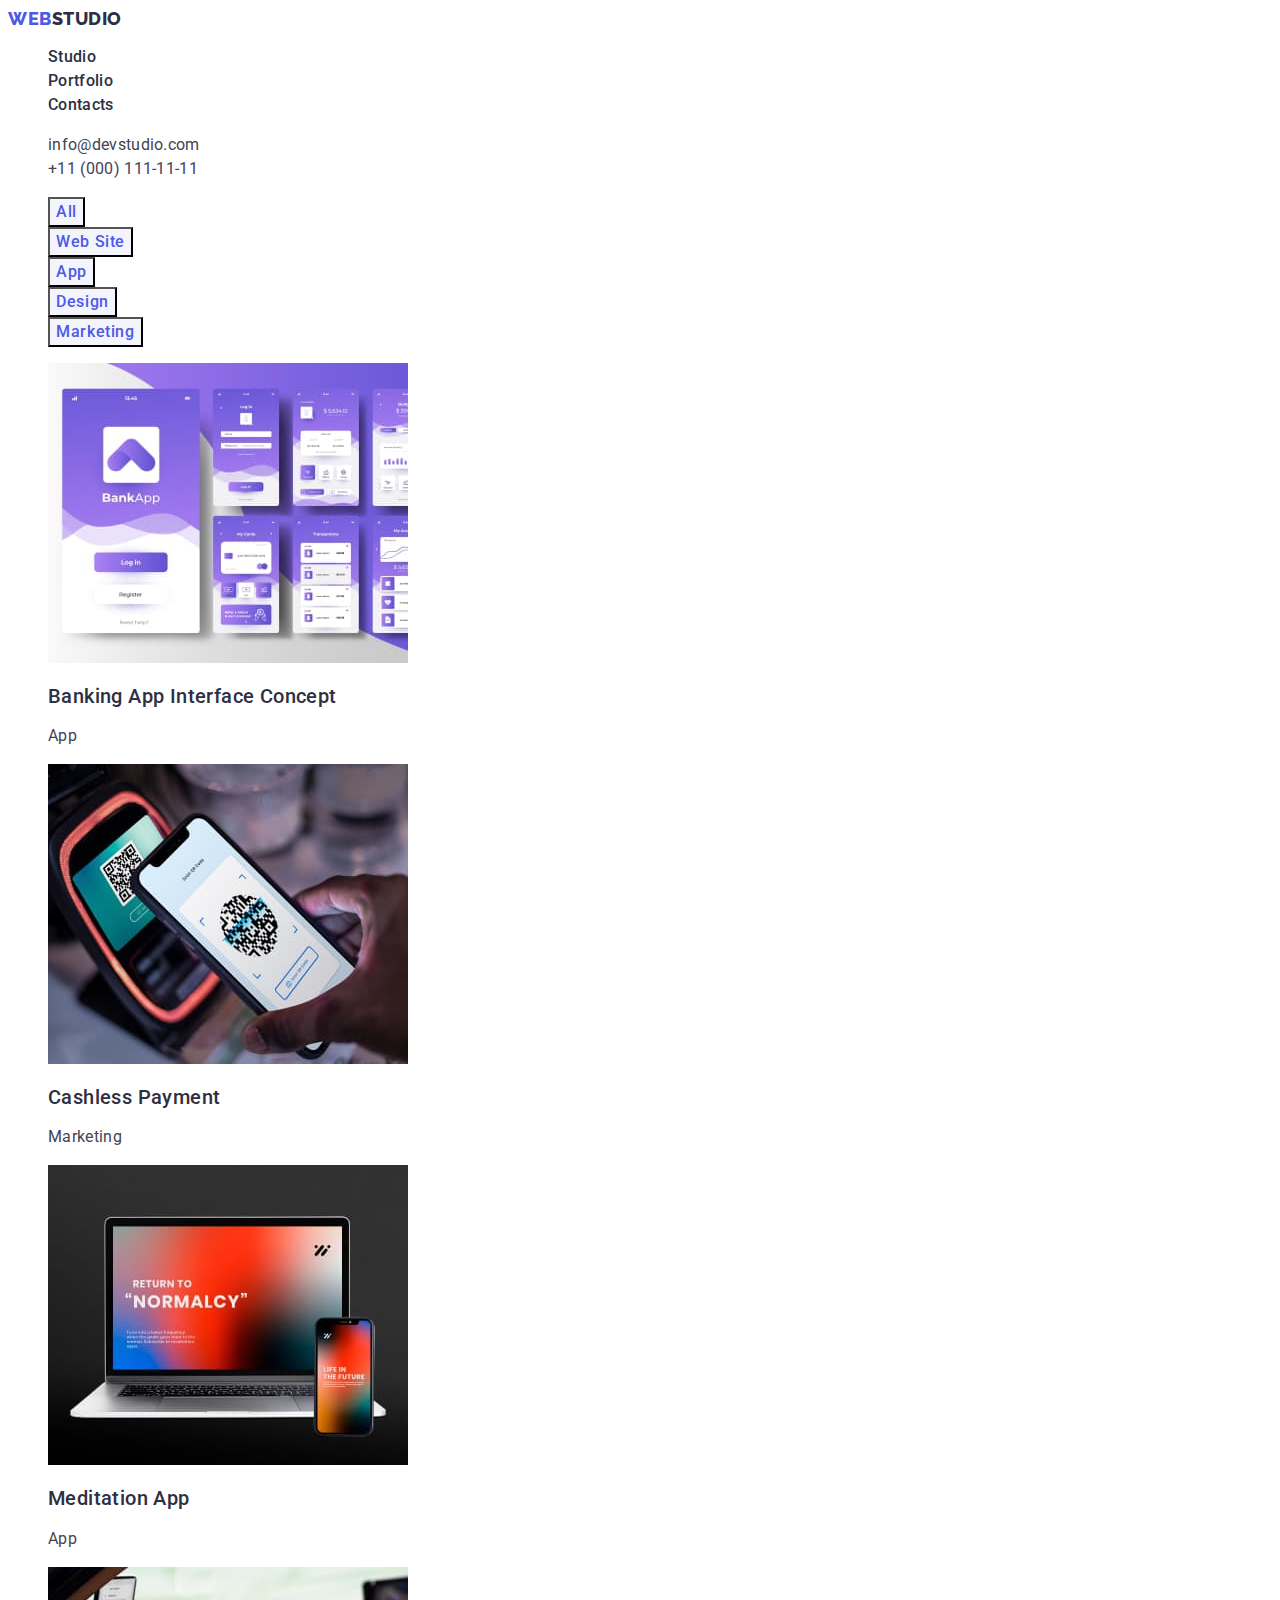
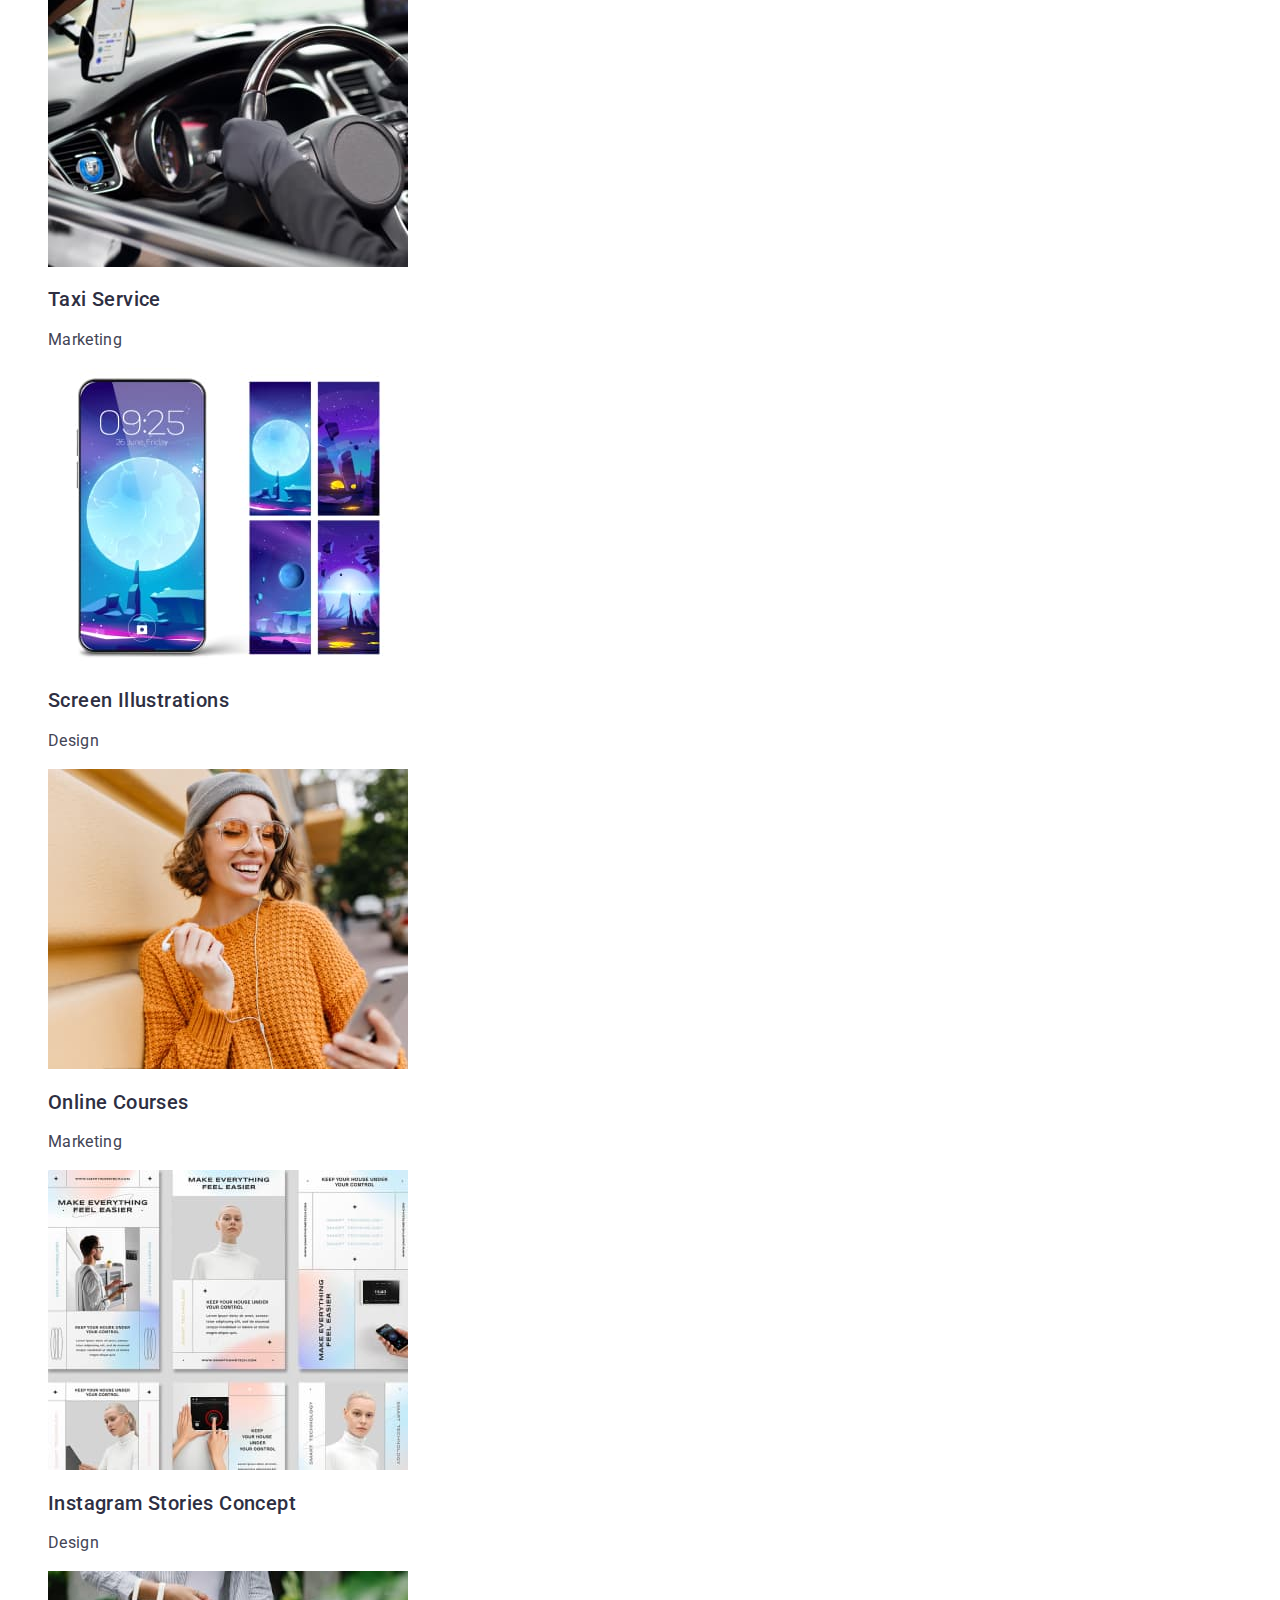
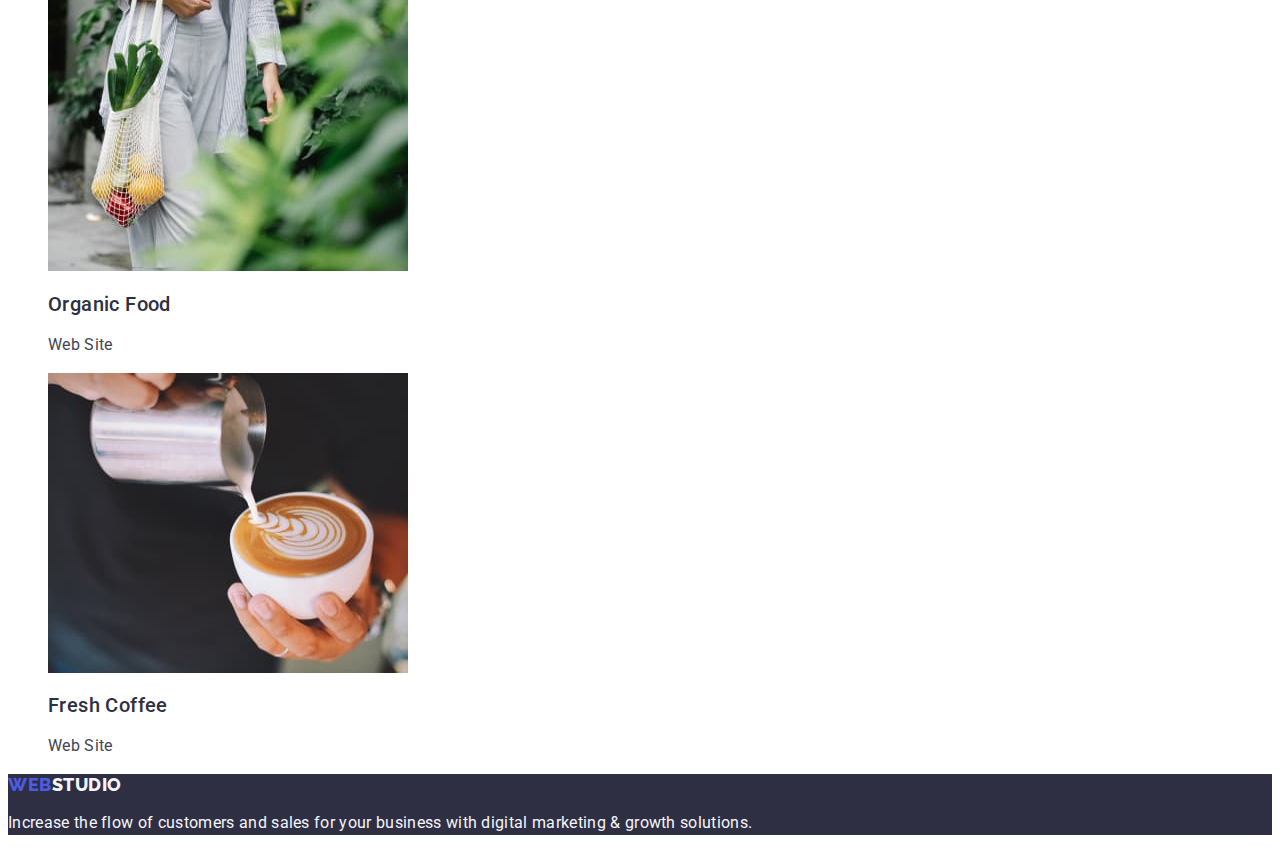
==== portfolio.html @ 8ecf07d4 "Initial commit" ====
<!DOCTYPE html>
<html lang="en">
  <head>
    <meta charset="UTF-8" />
    <meta name="viewport" content="width=device-width, initial-scale=1.0" />
    <title>Студія</title>
    <link rel="preconnect" href="https://fonts.googleapis.com" />
    <link rel="preconnect" href="https://fonts.gstatic.com" crossorigin />
    <link
      href="https://fonts.googleapis.com/css2?family=Raleway:wght@800&family=Roboto:wght@400;500;700;900&display=swap"
      rel="stylesheet"
    />
    <link rel="stylesheet" href="./css/styles.css" />
  </head>
  <body>
    <header>
      <nav>
        <a href="./index.html" class="logo link"
          >Web<span class="header-logo">Studio</span></a
        >
        <ul class="list">
          <li><a href="./index.html" class="header-text link">Studio</a></li>
          <li>
            <a href="./portfolio.html" class="header-text link">Portfolio</a>
          </li>
          <li><a href="" class="header-text link">Contacts</a></li>
        </ul>
      </nav>
      <address class="mail-normal">
        <ul class="list">
          <li>
            <a href="mailto:info@devstudio.com" class="link contacts"
              >info@devstudio.com</a
            >
          </li>
          <li>
            <a href="tel:+110001111111" class="link contacts"
              >+11 (000) 111-11-11</a
            >
          </li>
        </ul>
      </address>
    </header>
    <main>
      <section>
        <h1 hidden>Cards</h1>
        <ul class="list">
          <li><button type="button" class="list-btn">All</button></li>
          <li><button type="button" class="list-btn">Web Site</button></li>
          <li><button type="button" class="list-btn">App</button></li>
          <li><button type="button" class="list-btn">Design</button></li>
          <li><button type="button" class="list-btn">Marketing</button></li>
        </ul>
        <ul class="list">
          <li>
            <a href="" class="link"
              ><img src="./images/banking.jpg" alt="banking-app" width="360" />
              <h2 class="cards-names">Banking App Interface Concept</h2>
              <p class="cards-description">App</p></a
            >
          </li>
          <li>
            <a href="" class="link">
              <img
                src="./images/cashless-payment.jpg"
                alt="cashless-payment"
                width="360"
              />
              <h2 class="cards-names">Cashless Payment</h2>
              <p class="cards-description">Marketing</p></a
            >
          </li>
          <li>
            <a href="" class="link">
              <img
                src="./images/meditation-app.jpg"
                alt="meditation-app"
                width="360"
              />
              <h2 class="cards-names">Meditation App</h2>
              <p class="cards-description">App</p></a
            >
          </li>
          <li>
            <a href="" class="link">
              <img src="./images/taxi.jpg" alt="taxi-app" width="360" />
              <h2 class="cards-names">Taxi Service</h2>
              <p class="cards-description">Marketing</p></a
            >
          </li>
          <li>
            <a href="" class="link">
              <img
                src="./images/illustrations.jpg"
                alt="screen-illustrations"
                width="360"
              />
              <h2 class="cards-names">Screen Illustrations</h2>
              <p class="cards-description">Design</p></a
            >
          </li>
          <li>
            <a href="" class="link">
              <img
                src="./images/courses.jpg"
                alt="online-courses"
                width="360"
              />
              <h2 class="cards-names">Online Courses</h2>
              <p class="cards-description">Marketing</p></a
            >
          </li>
          <li>
            <a href="" class="link">
              <img
                src="./images/inst-concept.jpg"
                alt="inst-concept"
                width="360"
              />
              <h2 class="cards-names">Instagram Stories Concept</h2>
              <p class="cards-description">Design</p></a
            >
          </li>
          <li>
            <a href="" class="link">
              <img src="./images/org-food.jpg" alt="org-food" width="360" />
              <h2 class="cards-names">Organic Food</h2>
              <p class="cards-description">Web Site</p></a
            >
          </li>
          <li>
            <a href="" class="link">
              <img
                src="./images/fresh-coffee.jpg"
                alt="fresh-coffee"
                width="360"
              />
              <h2 class="cards-names">Fresh Coffee</h2>
              <p class="cards-description">Web Site</p></a
            >
          </li>
        </ul>
      </section>
    </main>
    <footer class="footer">
      <a href="./index.html" class="logo link"
        >Web<span class="footer-logo">Studio</span></a
      >
      <p class="footer-text">
        Increase the flow of customers and sales for your business with digital
        marketing & growth solutions.
      </p>
    </footer>
  </body>
</html>
---- css/styles.css ----
:root {
  --primary-brand: #4d5ae5;
  --presssed-state: #404bbf;
  --dark: #2e2f42;
  --text: #434455;
  --accent: #e7e9fc;
  --light: #f4f4fd;
  --white-background: #ffffff;
}

body {
  font-family: "Roboto", sans-serif;
  color: var(--text);
  background: var(--white-background);
}

.link {
  text-decoration: none;
}
.list {
  list-style: none;
}

/*------------HEADER-----------*/

.logo {
  font-family: "Raleway", sans-serif;
  color: var(--primary-brand);
  font-size: 18px;
  font-weight: 800;
  line-height: 1.17;
  letter-spacing: 0.03em;
  text-transform: uppercase;
}
.header-logo {
  color: var(--dark);
}

.header-text {
  color: var(--dark);
  font-size: 16px;
  font-weight: 500;
  line-height: 1.5;
  letter-spacing: 0.02em;
}
.header-text:hover,
.header-text:focus {
  color: var(--presssed-state);
}
.contacts {
  color: var(--text);
  font-size: 16px;

  line-height: 1.5;
  letter-spacing: 0.02em;
}
.mail-normal {
  font-style: normal;
}
.contacts:hover,
.contacts:focus {
  color: var(--presssed-state);
}
/*------------BODY-----------*/

/*------------HERO-----------*/

.hero {
  background: var(--dark);
}
.hero-name {
  color: var(--white-background);
  text-align: center;
  font-size: 56px;
  font-weight: 700;
  line-height: 1.07;
  letter-spacing: 0.02em;
}
.hero-btn {
  color: var(--white-background);
  font-family: inherit;
  font-size: 16px;
  font-weight: 500;
  line-height: 1.5;
  letter-spacing: 0.04em;
  background: var(--primary-brand);
  cursor: pointer;
}
.hero-btn:hover,
.hero-btn:focus {
  background: var(--presssed-state);
}
/*------------SECTION1-----------*/

.advanced-header {
  color: var(--dark);
  font-size: 20px;
  font-weight: 500;
  line-height: 1.2;
  letter-spacing: 0.02em;
}
.advanced-text {
  font-size: 16px;
  line-height: 1.5;
  letter-spacing: 0.02em;
}

/*------------SECTION2-----------*/

.second-header {
  color: var(--dark);
  text-align: center;
  font-size: 36px;
  font-weight: 700;
  line-height: 1.11;
  letter-spacing: 0.02em;
  text-transform: capitalize;
}

/*------------SECTION3-----------*/

.team {
  background: var(--light);
}

.team-name {
  color: var(--dark);
  font-size: 20px;
  font-weight: 500;
  line-height: 1.2;
  letter-spacing: 0.02em;
}

.team-description {
  font-size: 16px;
  line-height: 1.5;
  letter-spacing: 0.02em;
}

.team-back {
  background: var(--white-background);
}
/*------------FOOTER-----------*/
.footer {
  background: var(--dark);
}
.footer-logo {
  color: var(--light);
}
.footer-text {
  color: var(--light);
  font-size: 16px;
  line-height: 1.5;
  letter-spacing: 0.02em;
}
/*------------PORTFOLIO-----------*/

.cards-names {
  color: var(--dark);
  font-size: 20px;
  font-weight: 500;
  line-height: 1.2;
  letter-spacing: 0.02em;
}
.cards-description {
  color: var(--text);
  font-size: 16px;
  line-height: 1.5;
  letter-spacing: 0.02em;
}

.list-btn {
  background: var(--light);
  color: var(--primary-brand);
  text-align: center;
  font-family: inherit;
  font-size: 16px;
  font-weight: 500;
  line-height: 1.5;
  letter-spacing: 0.04em;
  cursor: pointer;
}

.list-btn:hover,
.list-btn:focus {
  background: var(--presssed-state);
  color: var(--white-background);
}
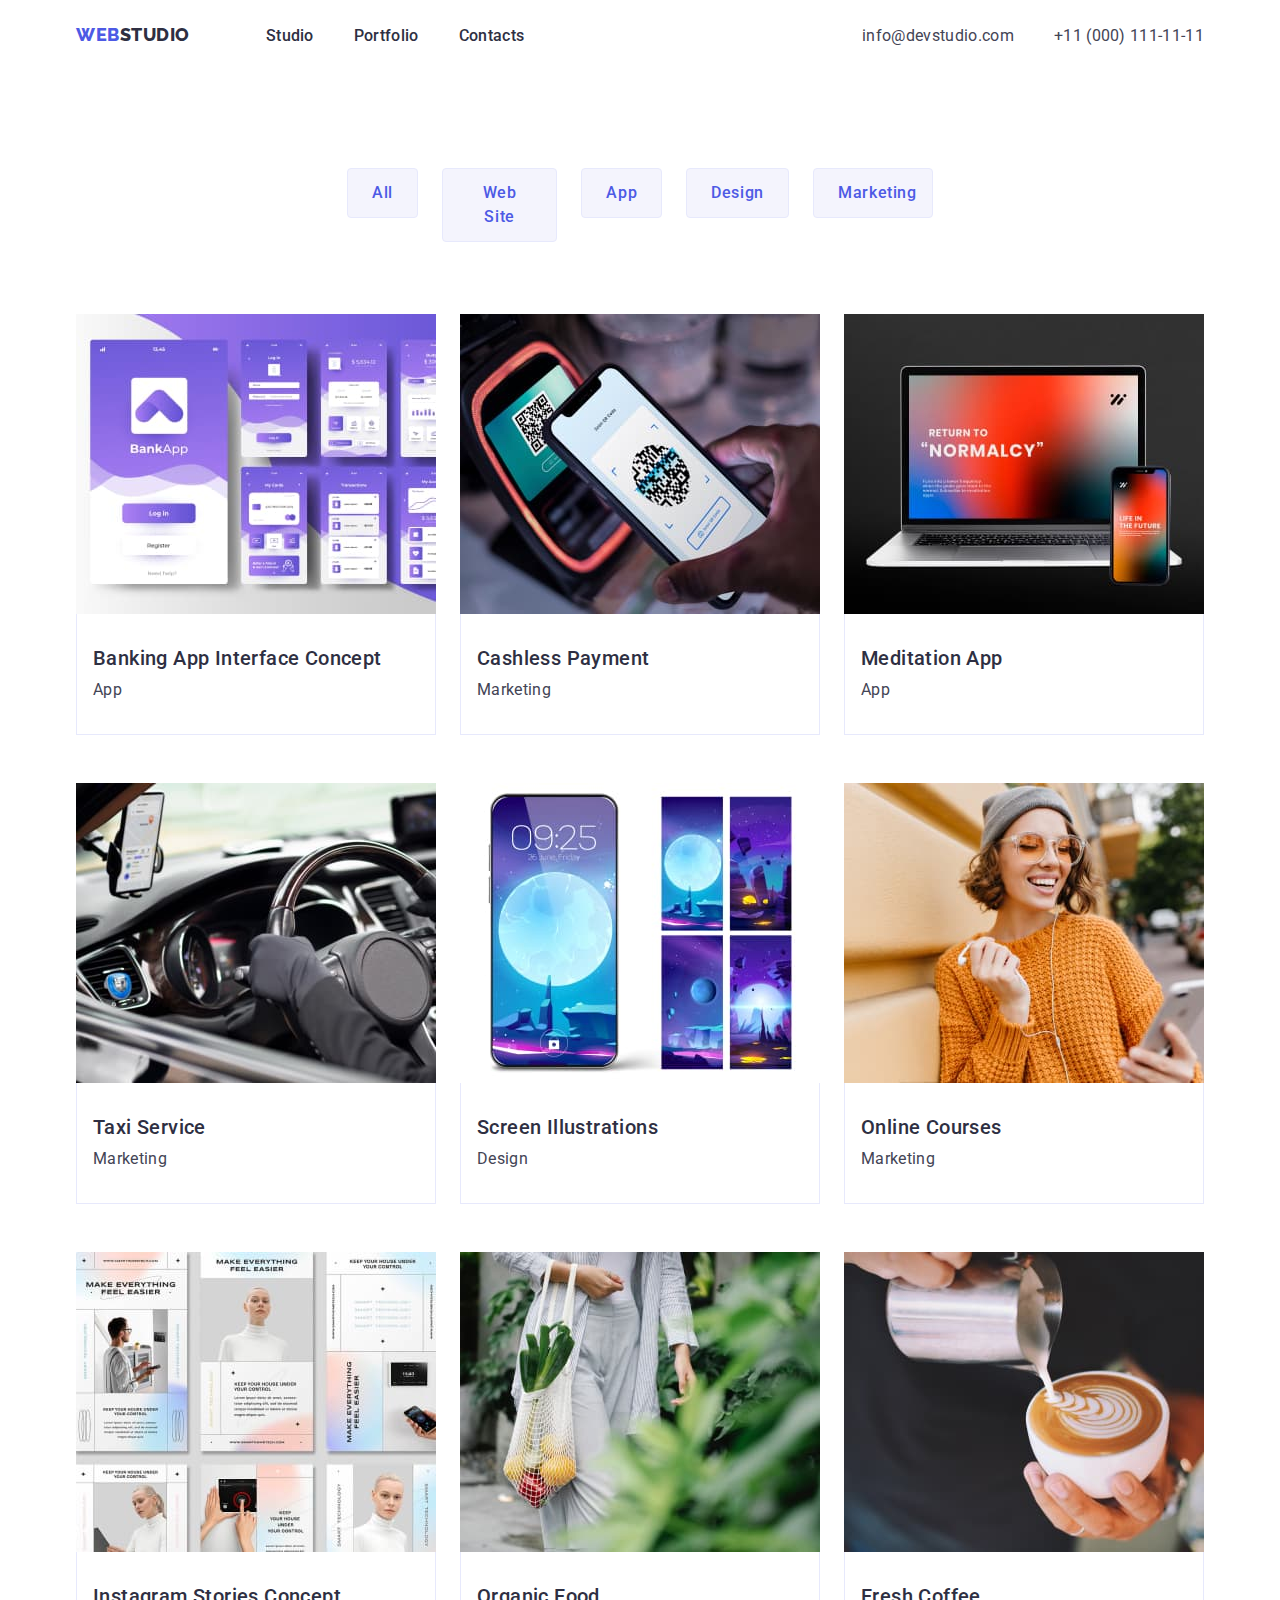
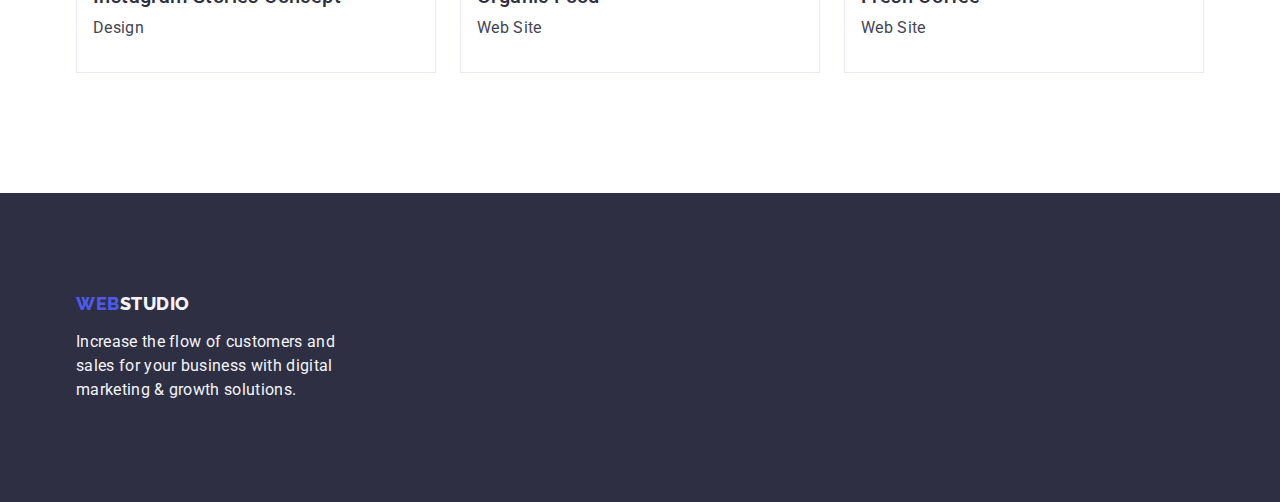
==== commit c95dd801: "dz3" ====
--- a/portfolio.html
+++ b/portfolio.html
@@ -10,146 +10,182 @@
       href="https://fonts.googleapis.com/css2?family=Raleway:wght@800&family=Roboto:wght@400;500;700;900&display=swap"
       rel="stylesheet"
     />
+    <link
+      rel="stylesheet"
+      href="https://cdnjs.cloudflare.com/ajax/libs/modern-normalize/2.0.0/modern-normalize.min.css"
+    />
     <link rel="stylesheet" href="./css/styles.css" />
   </head>
   <body>
-    <header>
-      <nav>
-        <a href="./index.html" class="logo link"
-          >Web<span class="header-logo">Studio</span></a
-        >
-        <ul class="list">
-          <li><a href="./index.html" class="header-text link">Studio</a></li>
-          <li>
-            <a href="./portfolio.html" class="header-text link">Portfolio</a>
-          </li>
-          <li><a href="" class="header-text link">Contacts</a></li>
-        </ul>
-      </nav>
-      <address class="mail-normal">
-        <ul class="list">
-          <li>
-            <a href="mailto:info@devstudio.com" class="link contacts"
-              >info@devstudio.com</a
-            >
-          </li>
-          <li>
-            <a href="tel:+110001111111" class="link contacts"
-              >+11 (000) 111-11-11</a
-            >
-          </li>
-        </ul>
-      </address>
+    <header class="header">
+      <div class="container header-container">
+        <nav class="header-nav">
+          <a href="./index.html" class="logo link"
+            >Web<span class="header-logo">Studio</span></a
+          >
+          <ul class="list menu">
+            <li><a href="./index.html" class="header-text link">Studio</a></li>
+            <li>
+              <a href="./portfolio.html" class="header-text link">Portfolio</a>
+            </li>
+            <li><a href="" class="header-text link">Contacts</a></li>
+          </ul>
+        </nav>
+        <address class="mail-normal">
+          <ul class="list menu">
+            <li>
+              <a href="mailto:info@devstudio.com" class="link contacts"
+                >info@devstudio.com</a
+              >
+            </li>
+            <li>
+              <a href="tel:+110001111111" class="link contacts"
+                >+11 (000) 111-11-11</a
+              >
+            </li>
+          </ul>
+        </address>
+      </div>
     </header>
     <main>
       <section>
-        <h1 hidden>Cards</h1>
-        <ul class="list">
-          <li><button type="button" class="list-btn">All</button></li>
-          <li><button type="button" class="list-btn">Web Site</button></li>
-          <li><button type="button" class="list-btn">App</button></li>
-          <li><button type="button" class="list-btn">Design</button></li>
-          <li><button type="button" class="list-btn">Marketing</button></li>
-        </ul>
-        <ul class="list">
-          <li>
-            <a href="" class="link"
-              ><img src="./images/banking.jpg" alt="banking-app" width="360" />
-              <h2 class="cards-names">Banking App Interface Concept</h2>
-              <p class="cards-description">App</p></a
-            >
-          </li>
-          <li>
-            <a href="" class="link">
-              <img
-                src="./images/cashless-payment.jpg"
-                alt="cashless-payment"
-                width="360"
-              />
-              <h2 class="cards-names">Cashless Payment</h2>
-              <p class="cards-description">Marketing</p></a
-            >
-          </li>
-          <li>
-            <a href="" class="link">
-              <img
-                src="./images/meditation-app.jpg"
-                alt="meditation-app"
-                width="360"
-              />
-              <h2 class="cards-names">Meditation App</h2>
-              <p class="cards-description">App</p></a
-            >
-          </li>
-          <li>
-            <a href="" class="link">
-              <img src="./images/taxi.jpg" alt="taxi-app" width="360" />
-              <h2 class="cards-names">Taxi Service</h2>
-              <p class="cards-description">Marketing</p></a
-            >
-          </li>
-          <li>
-            <a href="" class="link">
-              <img
-                src="./images/illustrations.jpg"
-                alt="screen-illustrations"
-                width="360"
-              />
-              <h2 class="cards-names">Screen Illustrations</h2>
-              <p class="cards-description">Design</p></a
-            >
-          </li>
-          <li>
-            <a href="" class="link">
-              <img
-                src="./images/courses.jpg"
-                alt="online-courses"
-                width="360"
-              />
-              <h2 class="cards-names">Online Courses</h2>
-              <p class="cards-description">Marketing</p></a
-            >
-          </li>
-          <li>
-            <a href="" class="link">
-              <img
-                src="./images/inst-concept.jpg"
-                alt="inst-concept"
-                width="360"
-              />
-              <h2 class="cards-names">Instagram Stories Concept</h2>
-              <p class="cards-description">Design</p></a
-            >
-          </li>
-          <li>
-            <a href="" class="link">
-              <img src="./images/org-food.jpg" alt="org-food" width="360" />
-              <h2 class="cards-names">Organic Food</h2>
-              <p class="cards-description">Web Site</p></a
-            >
-          </li>
-          <li>
-            <a href="" class="link">
-              <img
-                src="./images/fresh-coffee.jpg"
-                alt="fresh-coffee"
-                width="360"
-              />
-              <h2 class="cards-names">Fresh Coffee</h2>
-              <p class="cards-description">Web Site</p></a
-            >
-          </li>
-        </ul>
+        <div class="container">
+          <div class="menu-btn">
+            <h1 class="visually-hidden">Cards</h1>
+            <ul class="list menu-list">
+              <li><button type="button" class="list-btn">All</button></li>
+              <li><button type="button" class="list-btn">Web Site</button></li>
+              <li><button type="button" class="list-btn">App</button></li>
+              <li><button type="button" class="list-btn">Design</button></li>
+              <li><button type="button" class="list-btn">Marketing</button></li>
+            </ul>
+          </div>
+          <div class="">
+            <ul class="list cards">
+              <li>
+                <a href="" class="link"
+                  ><img
+                    src="./images/banking.jpg"
+                    alt="banking-app"
+                    width="360"
+                  />
+                  <div class="cards-size">
+                    <h2 class="cards-names">Banking App Interface Concept</h2>
+                    <p class="cards-description">App</p>
+                  </div>
+                </a>
+              </li>
+              <li>
+                <a href="" class="link">
+                  <img
+                    src="./images/cashless-payment.jpg"
+                    alt="cashless-payment"
+                    width="360"
+                  />
+                  <div class="cards-size">
+                    <h2 class="cards-names">Cashless Payment</h2>
+                    <p class="cards-description">Marketing</p>
+                  </div>
+                </a>
+              </li>
+              <li>
+                <a href="" class="link">
+                  <img
+                    src="./images/meditation-app.jpg"
+                    alt="meditation-app"
+                    width="360"
+                  />
+                  <div class="cards-size">
+                    <h2 class="cards-names">Meditation App</h2>
+                    <p class="cards-description">App</p>
+                  </div></a
+                >
+              </li>
+              <li>
+                <a href="" class="link">
+                  <img src="./images/taxi.jpg" alt="taxi-app" width="360" />
+                  <div class="cards-size">
+                    <h2 class="cards-names">Taxi Service</h2>
+                    <p class="cards-description">Marketing</p>
+                  </div></a
+                >
+              </li>
+              <li>
+                <a href="" class="link">
+                  <img
+                    src="./images/illustrations.jpg"
+                    alt="screen-illustrations"
+                    width="360"
+                  />
+                  <div class="cards-size">
+                    <h2 class="cards-names">Screen Illustrations</h2>
+                    <p class="cards-description">Design</p>
+                  </div></a
+                >
+              </li>
+              <li>
+                <a href="" class="link">
+                  <img
+                    src="./images/courses.jpg"
+                    alt="online-courses"
+                    width="360"
+                  />
+                  <div class="cards-size">
+                    <h2 class="cards-names">Online Courses</h2>
+                    <p class="cards-description">Marketing</p>
+                  </div></a
+                >
+              </li>
+              <li>
+                <a href="" class="link">
+                  <img
+                    src="./images/inst-concept.jpg"
+                    alt="inst-concept"
+                    width="360"
+                  />
+                  <div class="cards-size">
+                    <h2 class="cards-names">Instagram Stories Concept</h2>
+                    <p class="cards-description">Design</p>
+                  </div></a
+                >
+              </li>
+              <li>
+                <a href="" class="link">
+                  <img src="./images/org-food.jpg" alt="org-food" width="360" />
+                  <div class="cards-size">
+                    <h2 class="cards-names">Organic Food</h2>
+                    <p class="cards-description">Web Site</p>
+                  </div></a
+                >
+              </li>
+              <li>
+                <a href="" class="link">
+                  <img
+                    src="./images/fresh-coffee.jpg"
+                    alt="fresh-coffee"
+                    width="360"
+                  />
+                  <div class="cards-size">
+                    <h2 class="cards-names">Fresh Coffee</h2>
+                    <p class="cards-description">Web Site</p>
+                  </div></a
+                >
+              </li>
+            </ul>
+          </div>
+        </div>
       </section>
     </main>
     <footer class="footer">
-      <a href="./index.html" class="logo link"
-        >Web<span class="footer-logo">Studio</span></a
-      >
-      <p class="footer-text">
-        Increase the flow of customers and sales for your business with digital
-        marketing & growth solutions.
-      </p>
+      <div class="container footer-container">
+        <a href="./index.html" class="logo link"
+          >Web<span class="footer-logo">Studio</span></a
+        >
+        <p class="footer-text">
+          Increase the flow of customers and sales for your business with
+          digital marketing & growth solutions.
+        </p>
+      </div>
     </footer>
   </body>
 </html>
--- a/css/styles.css
+++ b/css/styles.css
@@ -12,8 +12,28 @@
   font-family: "Roboto", sans-serif;
   color: var(--text);
   background: var(--white-background);
-}
-
+  margin: 0;
+}
+p,
+h1,
+h2,
+h3,
+h4,
+h5,
+h6 {
+  margin-top: 0;
+  margin-bottom: 0;
+}
+
+ul {
+  list-style-type: none;
+  margin-top: 0;
+  margin-bottom: 0;
+  padding-left: 0;
+}
+img {
+  display: block;
+}
 .link {
   text-decoration: none;
 }
@@ -21,8 +41,26 @@
   list-style: none;
 }
 
+.container {
+  width: 1158px;
+  margin: 0 auto;
+  padding: 0 15px;
+}
 /*------------HEADER-----------*/
-
+.header {
+  padding: 24px 0;
+}
+.header-container {
+  display: flex;
+}
+.header-nav {
+  display: flex;
+  gap: 76px;
+}
+.menu {
+  display: flex;
+  gap: 40px;
+}
 .logo {
   font-family: "Raleway", sans-serif;
   color: var(--primary-brand);
@@ -50,12 +88,12 @@
 .contacts {
   color: var(--text);
   font-size: 16px;
-
   line-height: 1.5;
   letter-spacing: 0.02em;
 }
 .mail-normal {
   font-style: normal;
+  margin-left: auto;
 }
 .contacts:hover,
 .contacts:focus {
@@ -66,15 +104,24 @@
 /*------------HERO-----------*/
 
 .hero {
+  padding-bottom: 120px;
+}
+.hero-container {
   background: var(--dark);
+  padding-top: 188px;
+  padding-left: 316px;
+  padding-right: 316px;
+  padding-bottom: 188px;
+  display: flex;
+  flex-direction: column;
 }
 .hero-name {
   color: var(--white-background);
   text-align: center;
   font-size: 56px;
-  font-weight: 700;
   line-height: 1.07;
   letter-spacing: 0.02em;
+  margin-bottom: 48px;
 }
 .hero-btn {
   color: var(--white-background);
@@ -82,61 +129,101 @@
   font-size: 16px;
   font-weight: 500;
   line-height: 1.5;
+  border: none;
   letter-spacing: 0.04em;
   background: var(--primary-brand);
   cursor: pointer;
+  border-radius: 4px;
+  box-shadow: 0px 4px 4px 0px rgba(0, 0, 0, 0.15);
+  padding: 16px 32px;
+  margin: 0 auto;
 }
 .hero-btn:hover,
 .hero-btn:focus {
   background: var(--presssed-state);
 }
 /*------------SECTION1-----------*/
-
+.advanced {
+  padding-bottom: 120px;
+}
 .advanced-header {
   color: var(--dark);
   font-size: 20px;
   font-weight: 500;
   line-height: 1.2;
   letter-spacing: 0.02em;
+  margin-bottom: 8px;
 }
 .advanced-text {
   font-size: 16px;
   line-height: 1.5;
   letter-spacing: 0.02em;
 }
+.advanced-list {
+  display: flex;
+  gap: 24px;
+}
+.visually-hidden {
+  position: absolute;
+  width: 1px;
+  height: 1px;
+  margin: -1px;
+  border: 0;
+  padding: 0;
+  white-space: nowrap;
+  clip-path: inset(100%);
+  clip: rect(0 0 0 0);
+  overflow: hidden;
+}
 
 /*------------SECTION2-----------*/
-
+.acting {
+  padding-bottom: 120px;
+}
+
+.acting-list {
+  display: flex;
+  gap: 24px;
+}
 .second-header {
   color: var(--dark);
   text-align: center;
   font-size: 36px;
-  font-weight: 700;
   line-height: 1.11;
   letter-spacing: 0.02em;
   text-transform: capitalize;
+  margin-bottom: 72px;
 }
 
 /*------------SECTION3-----------*/
 
 .team {
   background: var(--light);
-}
-
+  padding-bottom: 120px;
+}
+.team-list {
+  display: flex;
+  gap: 24px;
+}
 .team-name {
   color: var(--dark);
+  text-align: center;
   font-size: 20px;
   font-weight: 500;
   line-height: 1.2;
   letter-spacing: 0.02em;
+  margin-bottom: 8px;
 }
 
 .team-description {
   font-size: 16px;
-  line-height: 1.5;
-  letter-spacing: 0.02em;
-}
-
+  text-align: center;
+  line-height: 1.5;
+  letter-spacing: 0.02em;
+}
+.team-text {
+  padding: 32px 16px;
+}
 .team-back {
   background: var(--white-background);
 }
@@ -152,23 +239,21 @@
   font-size: 16px;
   line-height: 1.5;
   letter-spacing: 0.02em;
+  margin-top: 16px;
+  max-width: 264px;
+}
+.footer-container {
+  padding-top: 100px;
+  padding-bottom: 100px;
 }
 /*------------PORTFOLIO-----------*/
-
-.cards-names {
-  color: var(--dark);
-  font-size: 20px;
-  font-weight: 500;
-  line-height: 1.2;
-  letter-spacing: 0.02em;
-}
-.cards-description {
-  color: var(--text);
-  font-size: 16px;
-  line-height: 1.5;
-  letter-spacing: 0.02em;
-}
-
+.menu-btn {
+  padding: 96px 271px 72px;
+}
+.menu-list {
+  display: flex;
+  gap: 24px;
+}
 .list-btn {
   background: var(--light);
   color: var(--primary-brand);
@@ -179,6 +264,13 @@
   line-height: 1.5;
   letter-spacing: 0.04em;
   cursor: pointer;
+  border: none;
+  border-radius: 4px;
+  border: 1px solid var(--cornflower, #e7e9fc);
+  justify-content: center;
+  align-items: center;
+  padding: 12px 24px;
+  max-width: 120px;
 }
 
 .list-btn:hover,
@@ -186,3 +278,33 @@
   background: var(--presssed-state);
   color: var(--white-background);
 }
+.cards {
+  display: flex;
+  flex-wrap: wrap;
+  row-gap: 48px;
+  column-gap: 24px;
+  padding-bottom: 120px;
+}
+.cards-names {
+  color: var(--dark);
+  font-size: 20px;
+  font-weight: 500;
+  line-height: 1.2;
+  letter-spacing: 0.02em;
+
+  margin-bottom: 8px;
+}
+.cards-description {
+  color: var(--text);
+  font-size: 16px;
+  line-height: 1.5;
+  letter-spacing: 0.02em;
+}
+.cards-size {
+  padding-top: 32px;
+  padding-bottom: 32px;
+  padding-left: 16px;
+  border-right: 1px solid var(--accent);
+  border-left: 1px solid var(--accent);
+  border-bottom: 1px solid var(--accent);
+}
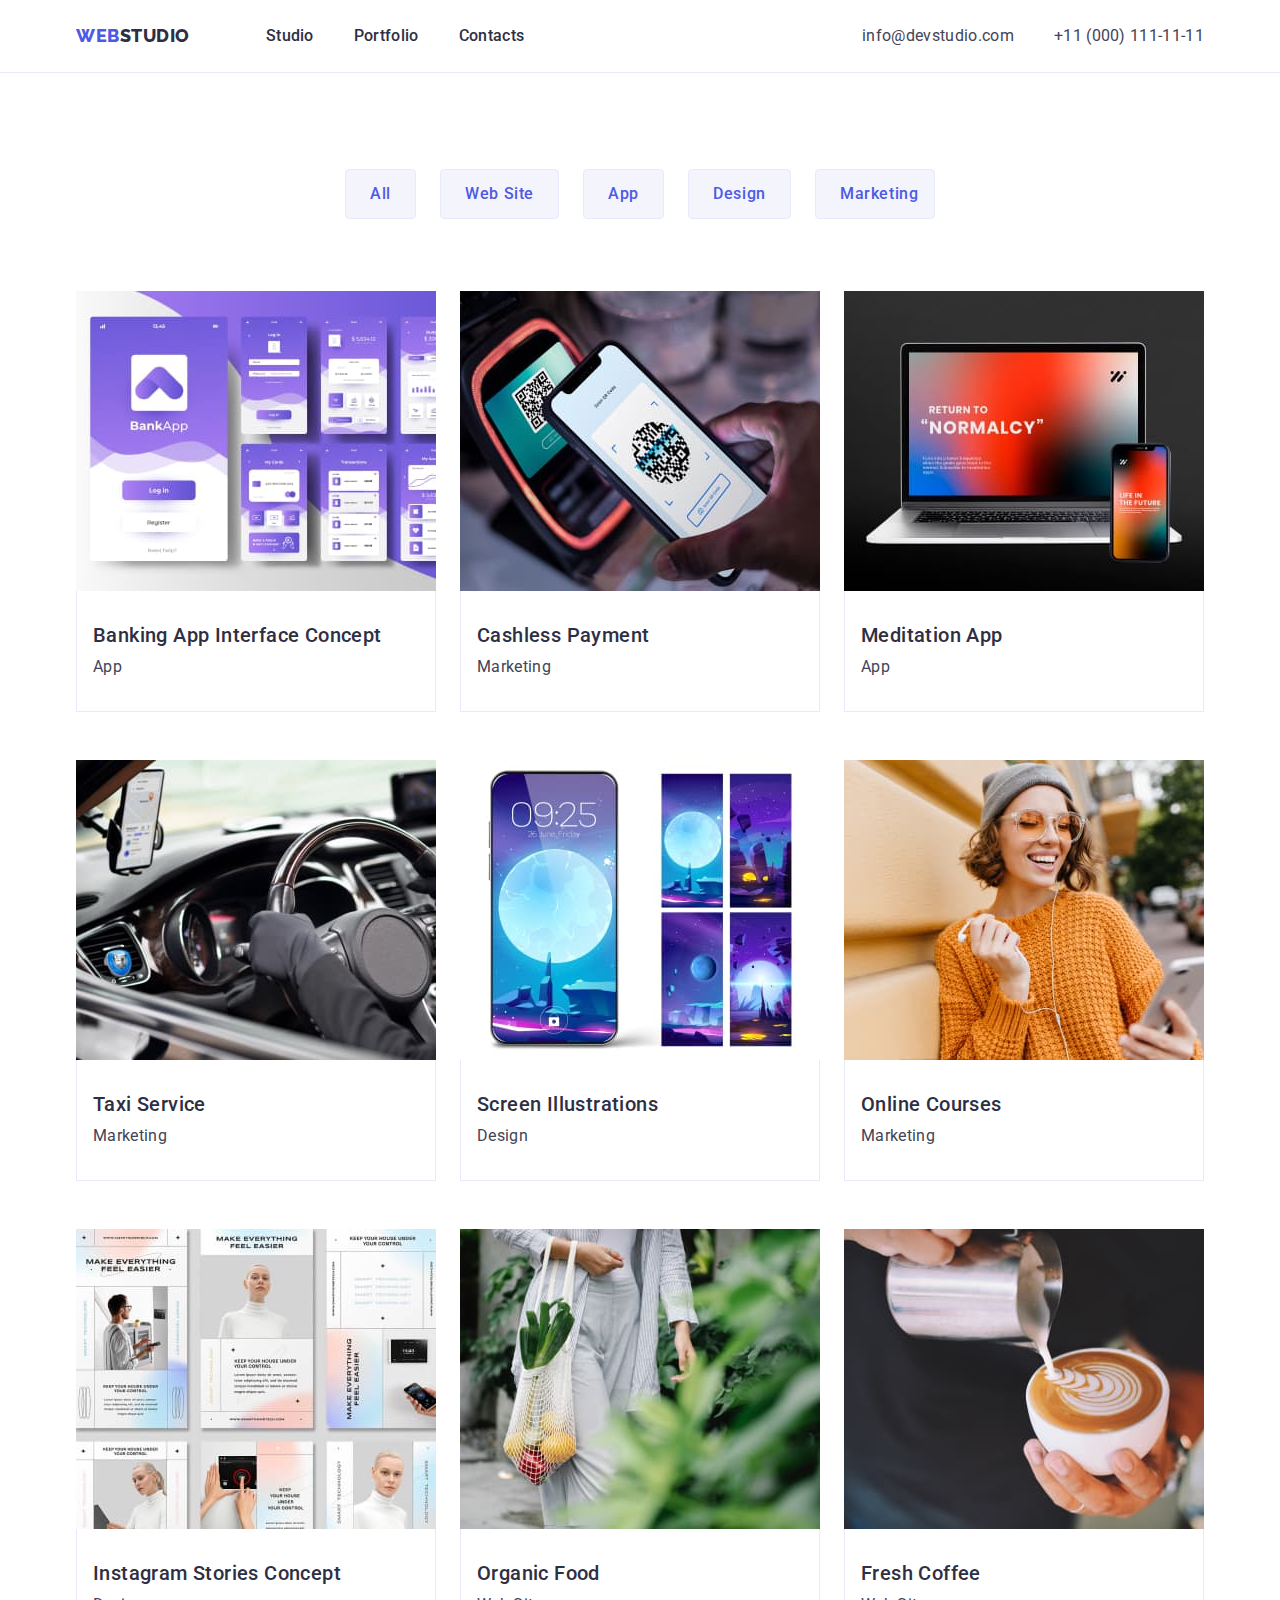
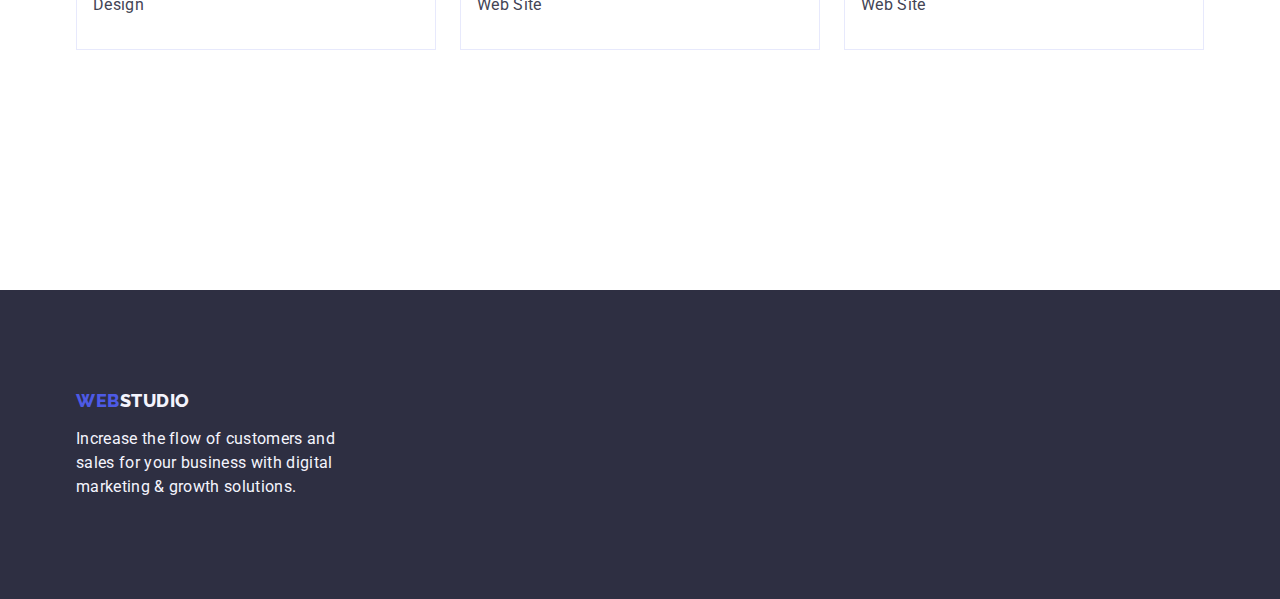
==== commit 6e7a3c56: "restyle" ====
--- a/portfolio.html
+++ b/portfolio.html
@@ -48,137 +48,134 @@
       </div>
     </header>
     <main>
-      <section>
+      <section class="portfolio">
         <div class="container">
-          <div class="menu-btn">
-            <h1 class="visually-hidden">Cards</h1>
-            <ul class="list menu-list">
-              <li><button type="button" class="list-btn">All</button></li>
-              <li><button type="button" class="list-btn">Web Site</button></li>
-              <li><button type="button" class="list-btn">App</button></li>
-              <li><button type="button" class="list-btn">Design</button></li>
-              <li><button type="button" class="list-btn">Marketing</button></li>
-            </ul>
-          </div>
-          <div class="">
-            <ul class="list cards">
-              <li>
-                <a href="" class="link"
-                  ><img
-                    src="./images/banking.jpg"
-                    alt="banking-app"
-                    width="360"
-                  />
-                  <div class="cards-size">
-                    <h2 class="cards-names">Banking App Interface Concept</h2>
-                    <p class="cards-description">App</p>
-                  </div>
-                </a>
-              </li>
-              <li>
-                <a href="" class="link">
-                  <img
-                    src="./images/cashless-payment.jpg"
-                    alt="cashless-payment"
-                    width="360"
-                  />
-                  <div class="cards-size">
-                    <h2 class="cards-names">Cashless Payment</h2>
-                    <p class="cards-description">Marketing</p>
-                  </div>
-                </a>
-              </li>
-              <li>
-                <a href="" class="link">
-                  <img
-                    src="./images/meditation-app.jpg"
-                    alt="meditation-app"
-                    width="360"
-                  />
-                  <div class="cards-size">
-                    <h2 class="cards-names">Meditation App</h2>
-                    <p class="cards-description">App</p>
-                  </div></a
-                >
-              </li>
-              <li>
-                <a href="" class="link">
-                  <img src="./images/taxi.jpg" alt="taxi-app" width="360" />
-                  <div class="cards-size">
-                    <h2 class="cards-names">Taxi Service</h2>
-                    <p class="cards-description">Marketing</p>
-                  </div></a
-                >
-              </li>
-              <li>
-                <a href="" class="link">
-                  <img
-                    src="./images/illustrations.jpg"
-                    alt="screen-illustrations"
-                    width="360"
-                  />
-                  <div class="cards-size">
-                    <h2 class="cards-names">Screen Illustrations</h2>
-                    <p class="cards-description">Design</p>
-                  </div></a
-                >
-              </li>
-              <li>
-                <a href="" class="link">
-                  <img
-                    src="./images/courses.jpg"
-                    alt="online-courses"
-                    width="360"
-                  />
-                  <div class="cards-size">
-                    <h2 class="cards-names">Online Courses</h2>
-                    <p class="cards-description">Marketing</p>
-                  </div></a
-                >
-              </li>
-              <li>
-                <a href="" class="link">
-                  <img
-                    src="./images/inst-concept.jpg"
-                    alt="inst-concept"
-                    width="360"
-                  />
-                  <div class="cards-size">
-                    <h2 class="cards-names">Instagram Stories Concept</h2>
-                    <p class="cards-description">Design</p>
-                  </div></a
-                >
-              </li>
-              <li>
-                <a href="" class="link">
-                  <img src="./images/org-food.jpg" alt="org-food" width="360" />
-                  <div class="cards-size">
-                    <h2 class="cards-names">Organic Food</h2>
-                    <p class="cards-description">Web Site</p>
-                  </div></a
-                >
-              </li>
-              <li>
-                <a href="" class="link">
-                  <img
-                    src="./images/fresh-coffee.jpg"
-                    alt="fresh-coffee"
-                    width="360"
-                  />
-                  <div class="cards-size">
-                    <h2 class="cards-names">Fresh Coffee</h2>
-                    <p class="cards-description">Web Site</p>
-                  </div></a
-                >
-              </li>
-            </ul>
-          </div>
+          <h1 class="visually-hidden">Cards</h1>
+
+          <ul class="list menu-list">
+            <li><button type="button" class="list-btn">All</button></li>
+            <li><button type="button" class="list-btn">Web Site</button></li>
+            <li><button type="button" class="list-btn">App</button></li>
+            <li><button type="button" class="list-btn">Design</button></li>
+            <li><button type="button" class="list-btn">Marketing</button></li>
+          </ul>
+          <ul class="list cards">
+            <li class="cards-item">
+              <a href="" class="link"
+                ><img
+                  src="./images/banking.jpg"
+                  alt="banking-app"
+                  width="360"
+                />
+                <div class="cards-size">
+                  <h2 class="cards-names">Banking App Interface Concept</h2>
+                  <p class="cards-description">App</p>
+                </div>
+              </a>
+            </li>
+            <li class="cards-item">
+              <a href="" class="link">
+                <img
+                  src="./images/cashless-payment.jpg"
+                  alt="cashless-payment"
+                  width="360"
+                />
+                <div class="cards-size">
+                  <h2 class="cards-names">Cashless Payment</h2>
+                  <p class="cards-description">Marketing</p>
+                </div>
+              </a>
+            </li>
+            <li class="cards-item">
+              <a href="" class="link">
+                <img
+                  src="./images/meditation-app.jpg"
+                  alt="meditation-app"
+                  width="360"
+                />
+                <div class="cards-size">
+                  <h2 class="cards-names">Meditation App</h2>
+                  <p class="cards-description">App</p>
+                </div></a
+              >
+            </li>
+            <li class="cards-item">
+              <a href="" class="link">
+                <img src="./images/taxi.jpg" alt="taxi-app" width="360" />
+                <div class="cards-size">
+                  <h2 class="cards-names">Taxi Service</h2>
+                  <p class="cards-description">Marketing</p>
+                </div></a
+              >
+            </li>
+            <li class="cards-item">
+              <a href="" class="link">
+                <img
+                  src="./images/illustrations.jpg"
+                  alt="screen-illustrations"
+                  width="360"
+                />
+                <div class="cards-size">
+                  <h2 class="cards-names">Screen Illustrations</h2>
+                  <p class="cards-description">Design</p>
+                </div></a
+              >
+            </li>
+            <li class="cards-item">
+              <a href="" class="link">
+                <img
+                  src="./images/courses.jpg"
+                  alt="online-courses"
+                  width="360"
+                />
+                <div class="cards-size">
+                  <h2 class="cards-names">Online Courses</h2>
+                  <p class="cards-description">Marketing</p>
+                </div></a
+              >
+            </li>
+            <li class="cards-item">
+              <a href="" class="link">
+                <img
+                  src="./images/inst-concept.jpg"
+                  alt="inst-concept"
+                  width="360"
+                />
+                <div class="cards-size">
+                  <h2 class="cards-names">Instagram Stories Concept</h2>
+                  <p class="cards-description">Design</p>
+                </div></a
+              >
+            </li>
+            <li class="cards-item">
+              <a href="" class="link">
+                <img src="./images/org-food.jpg" alt="org-food" width="360" />
+                <div class="cards-size">
+                  <h2 class="cards-names">Organic Food</h2>
+                  <p class="cards-description">Web Site</p>
+                </div></a
+              >
+            </li>
+            <li class="cards-item">
+              <a href="" class="link">
+                <img
+                  src="./images/fresh-coffee.jpg"
+                  alt="fresh-coffee"
+                  width="360"
+                />
+                <div class="cards-size">
+                  <h2 class="cards-names">Fresh Coffee</h2>
+                  <p class="cards-description">Web Site</p>
+                </div></a
+              >
+            </li>
+          </ul>
         </div>
       </section>
     </main>
     <footer class="footer">
       <div class="container footer-container">
-        <a href="./index.html" class="logo link"
+        <a href="./index.html" class="logo link logo-footer"
           >Web<span class="footer-logo">Studio</span></a
         >
         <p class="footer-text">
--- a/css/styles.css
+++ b/css/styles.css
@@ -48,18 +48,19 @@
 }
 /*------------HEADER-----------*/
 .header {
+  border-bottom: 1px solid var(--accent);
+}
+.header-container {
+  display: flex;
+}
+.header-nav {
+  display: flex;
+  align-items: center;
+}
+.menu {
+  display: flex;
+  gap: 40px;
   padding: 24px 0;
-}
-.header-container {
-  display: flex;
-}
-.header-nav {
-  display: flex;
-  gap: 76px;
-}
-.menu {
-  display: flex;
-  gap: 40px;
 }
 .logo {
   font-family: "Raleway", sans-serif;
@@ -72,6 +73,7 @@
 }
 .header-logo {
   color: var(--dark);
+  margin-right: 76px;
 }
 
 .header-text {
@@ -104,16 +106,13 @@
 /*------------HERO-----------*/
 
 .hero {
-  padding-bottom: 120px;
+  padding: 188px 0;
+  background: var(--dark);
 }
 .hero-container {
-  background: var(--dark);
-  padding-top: 188px;
-  padding-left: 316px;
-  padding-right: 316px;
-  padding-bottom: 188px;
   display: flex;
   flex-direction: column;
+  align-items: center;
 }
 .hero-name {
   color: var(--white-background);
@@ -121,6 +120,7 @@
   font-size: 56px;
   line-height: 1.07;
   letter-spacing: 0.02em;
+  max-width: 496px;
   margin-bottom: 48px;
 }
 .hero-btn {
@@ -133,6 +133,8 @@
   letter-spacing: 0.04em;
   background: var(--primary-brand);
   cursor: pointer;
+  min-width: 169px;
+  border: none;
   border-radius: 4px;
   box-shadow: 0px 4px 4px 0px rgba(0, 0, 0, 0.15);
   padding: 16px 32px;
@@ -144,7 +146,14 @@
 }
 /*------------SECTION1-----------*/
 .advanced {
-  padding-bottom: 120px;
+  padding: 120px 0;
+}
+.advanced-list {
+  display: flex;
+  gap: 24px;
+}
+.item-list {
+  width: calc((100% - 72px) / 4);
 }
 .advanced-header {
   color: var(--dark);
@@ -159,10 +168,7 @@
   line-height: 1.5;
   letter-spacing: 0.02em;
 }
-.advanced-list {
-  display: flex;
-  gap: 24px;
-}
+
 .visually-hidden {
   position: absolute;
   width: 1px;
@@ -180,7 +186,6 @@
 .acting {
   padding-bottom: 120px;
 }
-
 .acting-list {
   display: flex;
   gap: 24px;
@@ -194,12 +199,14 @@
   text-transform: capitalize;
   margin-bottom: 72px;
 }
-
+.acting-item {
+  width: calc((100% - 48px) / 3);
+}
 /*------------SECTION3-----------*/
 
 .team {
   background: var(--light);
-  padding-bottom: 120px;
+  padding: 120px 0;
 }
 .team-list {
   display: flex;
@@ -222,14 +229,16 @@
   letter-spacing: 0.02em;
 }
 .team-text {
-  padding: 32px 16px;
+  padding: 32px 0;
 }
 .team-back {
   background: var(--white-background);
+  width: calc((100% - 72px) / 4);
 }
 /*------------FOOTER-----------*/
 .footer {
   background: var(--dark);
+  padding: 100px 0;
 }
 .footer-logo {
   color: var(--light);
@@ -239,20 +248,36 @@
   font-size: 16px;
   line-height: 1.5;
   letter-spacing: 0.02em;
-  margin-top: 16px;
+
   max-width: 264px;
 }
-.footer-container {
-  padding-top: 100px;
-  padding-bottom: 100px;
+.logo-footer {
+  display: inline-block;
+  margin-bottom: 16px;
 }
 /*------------PORTFOLIO-----------*/
-.menu-btn {
-  padding: 96px 271px 72px;
-}
+.portfolio {
+  padding-top: 96px;
+  padding-bottom: 120px;
+}
+
 .menu-list {
   display: flex;
+  justify-content: center;
   gap: 24px;
+  margin-bottom: 72px;
+}
+.visually-hidden {
+  position: absolute;
+  width: 1px;
+  height: 1px;
+  margin: -1px;
+  border: 0;
+  padding: 0;
+  white-space: nowrap;
+  clip-path: inset(100%);
+  clip: rect(0 0 0 0);
+  overflow: hidden;
 }
 .list-btn {
   background: var(--light);
@@ -265,11 +290,10 @@
   letter-spacing: 0.04em;
   cursor: pointer;
   border: none;
+  padding: 12px 24px;
   border-radius: 4px;
-  border: 1px solid var(--cornflower, #e7e9fc);
-  justify-content: center;
+  border: 1px solid var(--accent);
   align-items: center;
-  padding: 12px 24px;
   max-width: 120px;
 }
 
@@ -277,6 +301,7 @@
 .list-btn:focus {
   background: var(--presssed-state);
   color: var(--white-background);
+  border: 1px solid transparent;
 }
 .cards {
   display: flex;
@@ -285,13 +310,15 @@
   column-gap: 24px;
   padding-bottom: 120px;
 }
+.cards-item {
+  width: calc((100% - 48px) / 3);
+}
 .cards-names {
   color: var(--dark);
   font-size: 20px;
   font-weight: 500;
   line-height: 1.2;
   letter-spacing: 0.02em;
-
   margin-bottom: 8px;
 }
 .cards-description {
@@ -301,10 +328,7 @@
   letter-spacing: 0.02em;
 }
 .cards-size {
-  padding-top: 32px;
-  padding-bottom: 32px;
-  padding-left: 16px;
-  border-right: 1px solid var(--accent);
-  border-left: 1px solid var(--accent);
-  border-bottom: 1px solid var(--accent);
-}
+  padding: 32px 16px;
+  border: 1px solid var(--accent);
+  border-top: none;
+}
